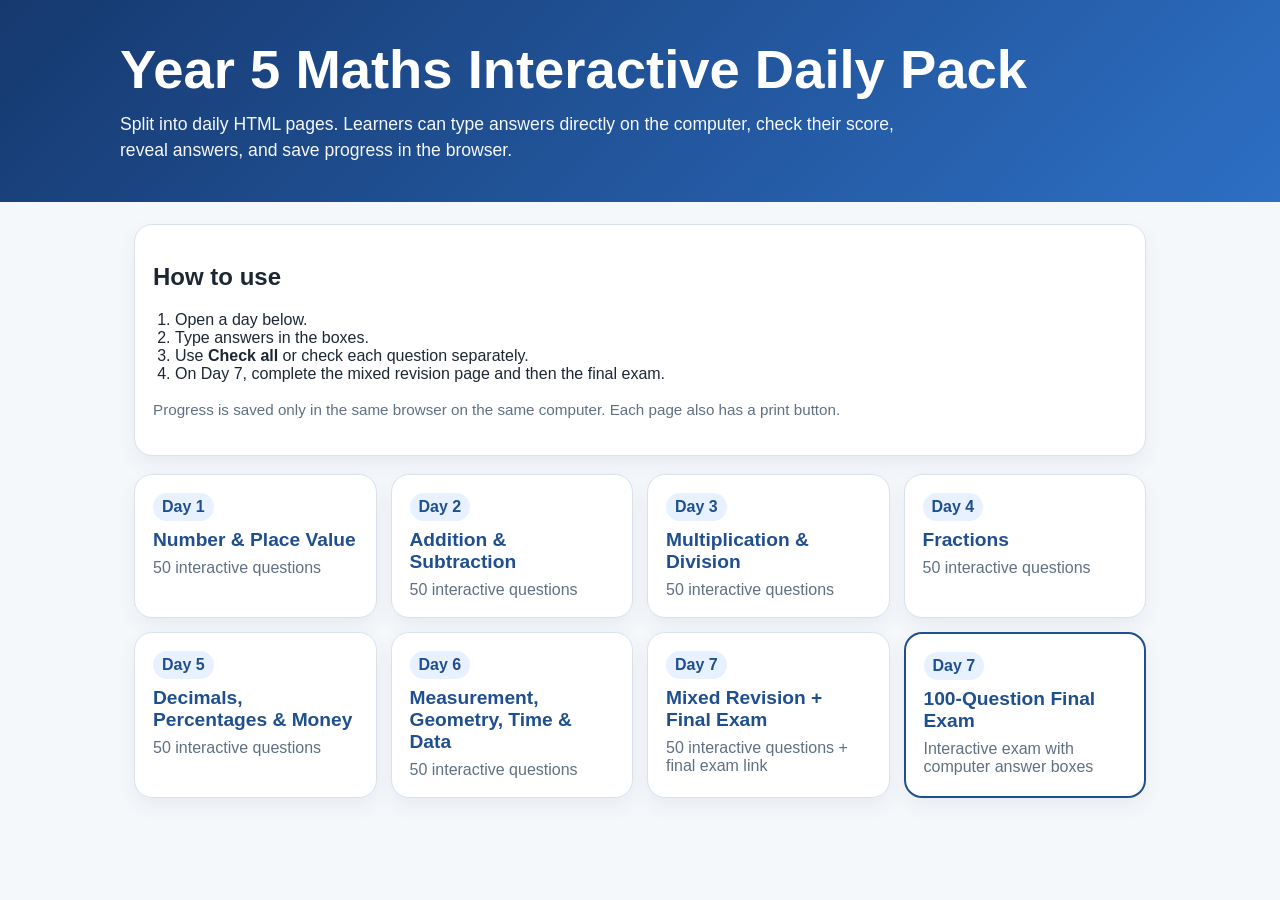
==== index.html @ 604b39ca "Add files via upload" ====
<!DOCTYPE html>
<html lang="en">
<head>
  <meta charset="utf-8">
  <meta name="viewport" content="width=device-width, initial-scale=1">
  <title>Year 5 Maths Interactive Daily Pack</title>
  <style>
    :root { --ink:#1d2733; --muted:#607083; --paper:#fff; --soft:#f5f8fb; --line:#d9e2ec; --accent:#204f8f; }
    * { box-sizing:border-box; }
    body { margin:0; font-family:Arial, Helvetica, sans-serif; background:var(--soft); color:var(--ink); }
    header { background:linear-gradient(135deg,#16396f,#2d6fc4); color:white; padding:38px 18px; }
    .wrap { max-width:1040px; margin:0 auto; }
    h1 { margin:0 0 10px; font-size:clamp(2rem,5vw,3.4rem); }
    p { line-height:1.5; }
    .subtitle { max-width:800px; margin:0; font-size:1.1rem; opacity:.96; }
    main { max-width:1040px; margin:0 auto; padding:22px 14px 50px; }
    .intro, .card { background:white; border:1px solid var(--line); border-radius:18px; box-shadow:0 8px 20px rgba(16,39,71,.06); }
    .intro { padding:18px; margin-bottom:18px; }
    .grid { display:grid; grid-template-columns:repeat(auto-fit,minmax(240px,1fr)); gap:14px; }
    .card { display:flex; flex-direction:column; gap:8px; padding:18px; text-decoration:none; color:var(--ink); transition:.15s ease; }
    .card:hover { transform:translateY(-2px); border-color:#8bb6f0; }
    .card strong { font-size:1.2rem; color:var(--accent); }
    .card span:last-child { color:var(--muted); }
    .day-num { display:inline-block; width:max-content; background:#e8f1ff; color:var(--accent); padding:5px 9px; border-radius:999px; font-weight:800; }
    .final { border:2px solid var(--accent); }
    .steps { padding-left:22px; }
    .print-note { color:var(--muted); font-size:.95rem; }
  </style>
</head>
<body>
  <header>
    <div class="wrap">
      <h1>Year 5 Maths Interactive Daily Pack</h1>
      <p class="subtitle">Split into daily HTML pages. Learners can type answers directly on the computer, check their score, reveal answers, and save progress in the browser.</p>
    </div>
  </header>
  <main>
    <section class="intro">
      <h2>How to use</h2>
      <ol class="steps">
        <li>Open a day below.</li>
        <li>Type answers in the boxes.</li>
        <li>Use <strong>Check all</strong> or check each question separately.</li>
        <li>On Day 7, complete the mixed revision page and then the final exam.</li>
      </ol>
      <p class="print-note">Progress is saved only in the same browser on the same computer. Each page also has a print button.</p>
    </section>
    <section class="grid">
      
<a class="card" href="day1.html">
  <span class="day-num">Day 1</span>
  <strong>Number &amp; Place Value</strong>
  <span>50 interactive questions</span>
</a>

<a class="card" href="day2.html">
  <span class="day-num">Day 2</span>
  <strong>Addition &amp; Subtraction</strong>
  <span>50 interactive questions</span>
</a>

<a class="card" href="day3.html">
  <span class="day-num">Day 3</span>
  <strong>Multiplication &amp; Division</strong>
  <span>50 interactive questions</span>
</a>

<a class="card" href="day4.html">
  <span class="day-num">Day 4</span>
  <strong>Fractions</strong>
  <span>50 interactive questions</span>
</a>

<a class="card" href="day5.html">
  <span class="day-num">Day 5</span>
  <strong>Decimals, Percentages &amp; Money</strong>
  <span>50 interactive questions</span>
</a>

<a class="card" href="day6.html">
  <span class="day-num">Day 6</span>
  <strong>Measurement, Geometry, Time &amp; Data</strong>
  <span>50 interactive questions</span>
</a>

<a class="card" href="day7.html">
  <span class="day-num">Day 7</span>
  <strong>Mixed Revision + Final Exam</strong>
  <span>50 interactive questions + final exam link</span>
</a>

<a class="card final" href="final_exam.html">
  <span class="day-num">Day 7</span>
  <strong>100-Question Final Exam</strong>
  <span>Interactive exam with computer answer boxes</span>
</a>
    </section>
  </main>
</body>
</html>
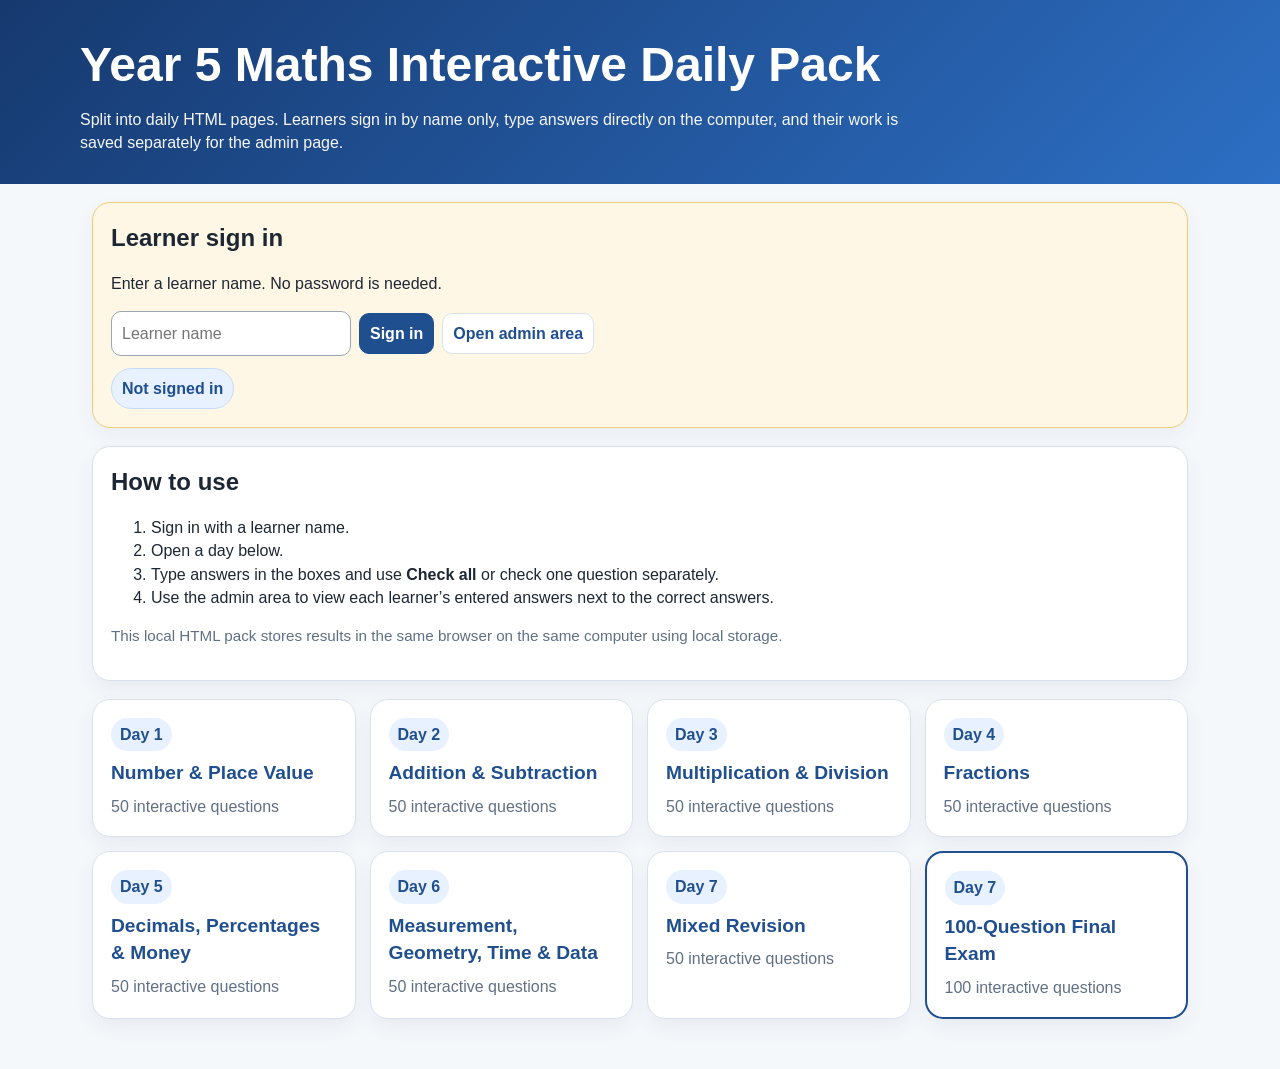
==== commit 17b37a1c: "Add files via upload" ====
--- a/index.html
+++ b/index.html
@@ -1,100 +1 @@
-<!DOCTYPE html>
-<html lang="en">
-<head>
-  <meta charset="utf-8">
-  <meta name="viewport" content="width=device-width, initial-scale=1">
-  <title>Year 5 Maths Interactive Daily Pack</title>
-  <style>
-    :root { --ink:#1d2733; --muted:#607083; --paper:#fff; --soft:#f5f8fb; --line:#d9e2ec; --accent:#204f8f; }
-    * { box-sizing:border-box; }
-    body { margin:0; font-family:Arial, Helvetica, sans-serif; background:var(--soft); color:var(--ink); }
-    header { background:linear-gradient(135deg,#16396f,#2d6fc4); color:white; padding:38px 18px; }
-    .wrap { max-width:1040px; margin:0 auto; }
-    h1 { margin:0 0 10px; font-size:clamp(2rem,5vw,3.4rem); }
-    p { line-height:1.5; }
-    .subtitle { max-width:800px; margin:0; font-size:1.1rem; opacity:.96; }
-    main { max-width:1040px; margin:0 auto; padding:22px 14px 50px; }
-    .intro, .card { background:white; border:1px solid var(--line); border-radius:18px; box-shadow:0 8px 20px rgba(16,39,71,.06); }
-    .intro { padding:18px; margin-bottom:18px; }
-    .grid { display:grid; grid-template-columns:repeat(auto-fit,minmax(240px,1fr)); gap:14px; }
-    .card { display:flex; flex-direction:column; gap:8px; padding:18px; text-decoration:none; color:var(--ink); transition:.15s ease; }
-    .card:hover { transform:translateY(-2px); border-color:#8bb6f0; }
-    .card strong { font-size:1.2rem; color:var(--accent); }
-    .card span:last-child { color:var(--muted); }
-    .day-num { display:inline-block; width:max-content; background:#e8f1ff; color:var(--accent); padding:5px 9px; border-radius:999px; font-weight:800; }
-    .final { border:2px solid var(--accent); }
-    .steps { padding-left:22px; }
-    .print-note { color:var(--muted); font-size:.95rem; }
-  </style>
-</head>
-<body>
-  <header>
-    <div class="wrap">
-      <h1>Year 5 Maths Interactive Daily Pack</h1>
-      <p class="subtitle">Split into daily HTML pages. Learners can type answers directly on the computer, check their score, reveal answers, and save progress in the browser.</p>
-    </div>
-  </header>
-  <main>
-    <section class="intro">
-      <h2>How to use</h2>
-      <ol class="steps">
-        <li>Open a day below.</li>
-        <li>Type answers in the boxes.</li>
-        <li>Use <strong>Check all</strong> or check each question separately.</li>
-        <li>On Day 7, complete the mixed revision page and then the final exam.</li>
-      </ol>
-      <p class="print-note">Progress is saved only in the same browser on the same computer. Each page also has a print button.</p>
-    </section>
-    <section class="grid">
-      
-<a class="card" href="day1.html">
-  <span class="day-num">Day 1</span>
-  <strong>Number &amp; Place Value</strong>
-  <span>50 interactive questions</span>
-</a>
-
-<a class="card" href="day2.html">
-  <span class="day-num">Day 2</span>
-  <strong>Addition &amp; Subtraction</strong>
-  <span>50 interactive questions</span>
-</a>
-
-<a class="card" href="day3.html">
-  <span class="day-num">Day 3</span>
-  <strong>Multiplication &amp; Division</strong>
-  <span>50 interactive questions</span>
-</a>
-
-<a class="card" href="day4.html">
-  <span class="day-num">Day 4</span>
-  <strong>Fractions</strong>
-  <span>50 interactive questions</span>
-</a>
-
-<a class="card" href="day5.html">
-  <span class="day-num">Day 5</span>
-  <strong>Decimals, Percentages &amp; Money</strong>
-  <span>50 interactive questions</span>
-</a>
-
-<a class="card" href="day6.html">
-  <span class="day-num">Day 6</span>
-  <strong>Measurement, Geometry, Time &amp; Data</strong>
-  <span>50 interactive questions</span>
-</a>
-
-<a class="card" href="day7.html">
-  <span class="day-num">Day 7</span>
-  <strong>Mixed Revision + Final Exam</strong>
-  <span>50 interactive questions + final exam link</span>
-</a>
-
-<a class="card final" href="final_exam.html">
-  <span class="day-num">Day 7</span>
-  <strong>100-Question Final Exam</strong>
-  <span>Interactive exam with computer answer boxes</span>
-</a>
-    </section>
-  </main>
-</body>
-</html>+<!DOCTYPE html><html lang="en"><head><meta charset="utf-8"><meta name="viewport" content="width=device-width, initial-scale=1"><title>Year 5 Maths Interactive Daily Pack</title><link rel="stylesheet" href="style.css"></head><body><header><div class="wrap"><h1>Year 5 Maths Interactive Daily Pack</h1><p class="subtitle">Split into daily HTML pages. Learners sign in by name only, type answers directly on the computer, and their work is saved separately for the admin page.</p></div></header><main><section class="signin-box visible"><h2>Learner sign in</h2><p>Enter a learner name. No password is needed.</p><form class="signin-row" id="signin-form"><input id="signin-name" type="text" placeholder="Learner name" required><button class="action-btn" type="submit">Sign in</button><a class="nav-btn" href="admin.html">Open admin area</a></form><div class="user-chip" id="user-status" style="display:inline-block;margin-top:12px;margin-left:0">Not signed in</div></section><section class="panel"><h2>How to use</h2><ol><li>Sign in with a learner name.</li><li>Open a day below.</li><li>Type answers in the boxes and use <strong>Check all</strong> or check one question separately.</li><li>Use the admin area to view each learner’s entered answers next to the correct answers.</li></ol><p class="note">This local HTML pack stores results in the same browser on the same computer using local storage.</p></section><section class="grid" id="cards"></section></main><script src="data.js"></script><script src="app.js"></script><script>renderIndex();</script></body></html>
--- a/style.css
+++ b/style.css
@@ -0,0 +1,2 @@
+
+:root{--ink:#1d2733;--muted:#607083;--paper:#fff;--soft:#f5f8fb;--line:#d9e2ec;--accent:#204f8f;--accent2:#2d6fc4;--good:#1f7a44;--bad:#b42318;--warn:#8a5a00}*{box-sizing:border-box}body{margin:0;font-family:Arial,Helvetica,sans-serif;background:var(--soft);color:var(--ink);line-height:1.45}header{background:linear-gradient(135deg,#16396f,#2d6fc4);color:#fff;padding:30px 18px}.wrap{max-width:1120px;margin:0 auto}h1{margin:0 0 8px;font-size:clamp(1.8rem,4vw,3rem)}h2{margin:0 0 8px}h3{margin:14px 0 6px}.subtitle{margin:0;max-width:850px;opacity:.96}.topnav{background:rgba(245,248,251,.97);border-bottom:1px solid var(--line);position:sticky;top:0;z-index:5}.topnav .wrap{display:flex;gap:8px;flex-wrap:wrap;padding:10px 12px;align-items:center}a,button,input,select{font:inherit}.nav-btn,.home-link,.action-btn,.check-one,.secondary-btn{border:1px solid var(--line);border-radius:10px;background:#fff;color:var(--accent);padding:8px 10px;text-decoration:none;font-weight:700;cursor:pointer}button:disabled,input:disabled{opacity:.55;cursor:not-allowed}.action-btn{background:var(--accent);color:#fff;border-color:var(--accent)}.secondary-btn{color:#4c5a6a}.user-chip{margin-left:auto;background:#e8f1ff;color:var(--accent);border:1px solid #c7daf9;padding:8px 10px;border-radius:999px;font-weight:800}main{max-width:1120px;margin:0 auto;padding:18px 12px 50px}.panel,.question-section{background:var(--paper);border:1px solid var(--line);border-radius:18px;padding:18px;margin-bottom:18px;box-shadow:0 8px 20px rgba(16,39,71,.06)}.study-notes{background:#fbfdff}.study-notes ul,.study-notes ol{padding-left:24px}.signin-box{display:none;background:#fff7e6;border:1px solid #f1cc76;border-radius:18px;padding:18px;margin-bottom:18px;box-shadow:0 8px 20px rgba(16,39,71,.05)}.signin-box.visible{display:block}.signin-row{display:flex;flex-wrap:wrap;gap:8px;align-items:center}.signin-row input{min-width:240px;padding:10px;border:1px solid #9aa6b2;border-radius:10px}.stats{display:grid;grid-template-columns:repeat(auto-fit,minmax(160px,1fr));gap:10px;margin-top:12px}.stat{border:1px solid var(--line);background:var(--soft);border-radius:12px;padding:12px}.stat strong{display:block;font-size:1.35rem;color:var(--accent)}.controls{display:flex;flex-wrap:wrap;gap:8px;margin-top:14px}.section-desc{color:var(--muted);margin-top:0}.question-list{padding-left:24px}.q-item{border-bottom:1px dashed #d3dde8;padding:12px 0;break-inside:avoid}.q-row{display:grid;grid-template-columns:1fr minmax(170px,260px) auto;gap:8px;align-items:center}.q-text{font-weight:600}.answer-input{width:100%;padding:9px 10px;border:1px solid #aeb8c4;border-radius:10px;background:#fff}.answer-input.correct{border-color:var(--good);background:#f0fbf4}.answer-input.incorrect{border-color:var(--bad);background:#fff5f4}.feedback{margin-top:6px;min-height:1.2em;font-weight:700}.feedback.good{color:var(--good)}.feedback.bad{color:var(--bad)}.feedback.warn{color:var(--warn)}.bottom-nav{display:flex;justify-content:space-between;gap:8px;margin-top:16px}.note{color:var(--muted);font-size:.95rem}.grid{display:grid;grid-template-columns:repeat(auto-fit,minmax(240px,1fr));gap:14px}.card{display:flex;flex-direction:column;gap:8px;padding:18px;text-decoration:none;color:var(--ink);background:#fff;border:1px solid var(--line);border-radius:18px;box-shadow:0 8px 20px rgba(16,39,71,.06);transition:.15s ease}.card:hover{transform:translateY(-2px);border-color:#8bb6f0}.card strong{font-size:1.2rem;color:var(--accent)}.card span:last-child{color:var(--muted)}.day-num{display:inline-block;width:max-content;background:#e8f1ff;color:var(--accent);padding:5px 9px;border-radius:999px;font-weight:800}.final{border:2px solid var(--accent)}.table-wrap{overflow:auto;border:1px solid var(--line);border-radius:14px}table{border-collapse:collapse;width:100%;min-width:980px;background:#fff}th,td{border-bottom:1px solid var(--line);padding:9px;vertical-align:top;text-align:left}th{background:#eef5ff;color:#173d72;position:sticky;top:0;z-index:1}tr:nth-child(even) td{background:#fbfdff}.status-correct{color:var(--good);font-weight:800}.status-wrong{color:var(--bad);font-weight:800}.status-blank{color:var(--warn);font-weight:800}.answer{font-weight:800}.page-title{font-weight:800;color:var(--accent)}select{min-width:240px;padding:9px;border:1px solid #9aa6b2;border-radius:10px}label.admin-label{font-weight:800;display:block;margin-bottom:4px}@media(max-width:820px){.q-row{grid-template-columns:1fr}.check-one{width:100%}.user-chip{margin-left:0}}@media print{.topnav,.controls,.check-one,.signin-box{display:none!important}body{background:#fff}header{background:#fff;color:#000;border-bottom:2px solid #000}.panel,.question-section{box-shadow:none;border:1px solid #aaa}.answer-input{border:none;border-bottom:1px solid #555;border-radius:0}}
